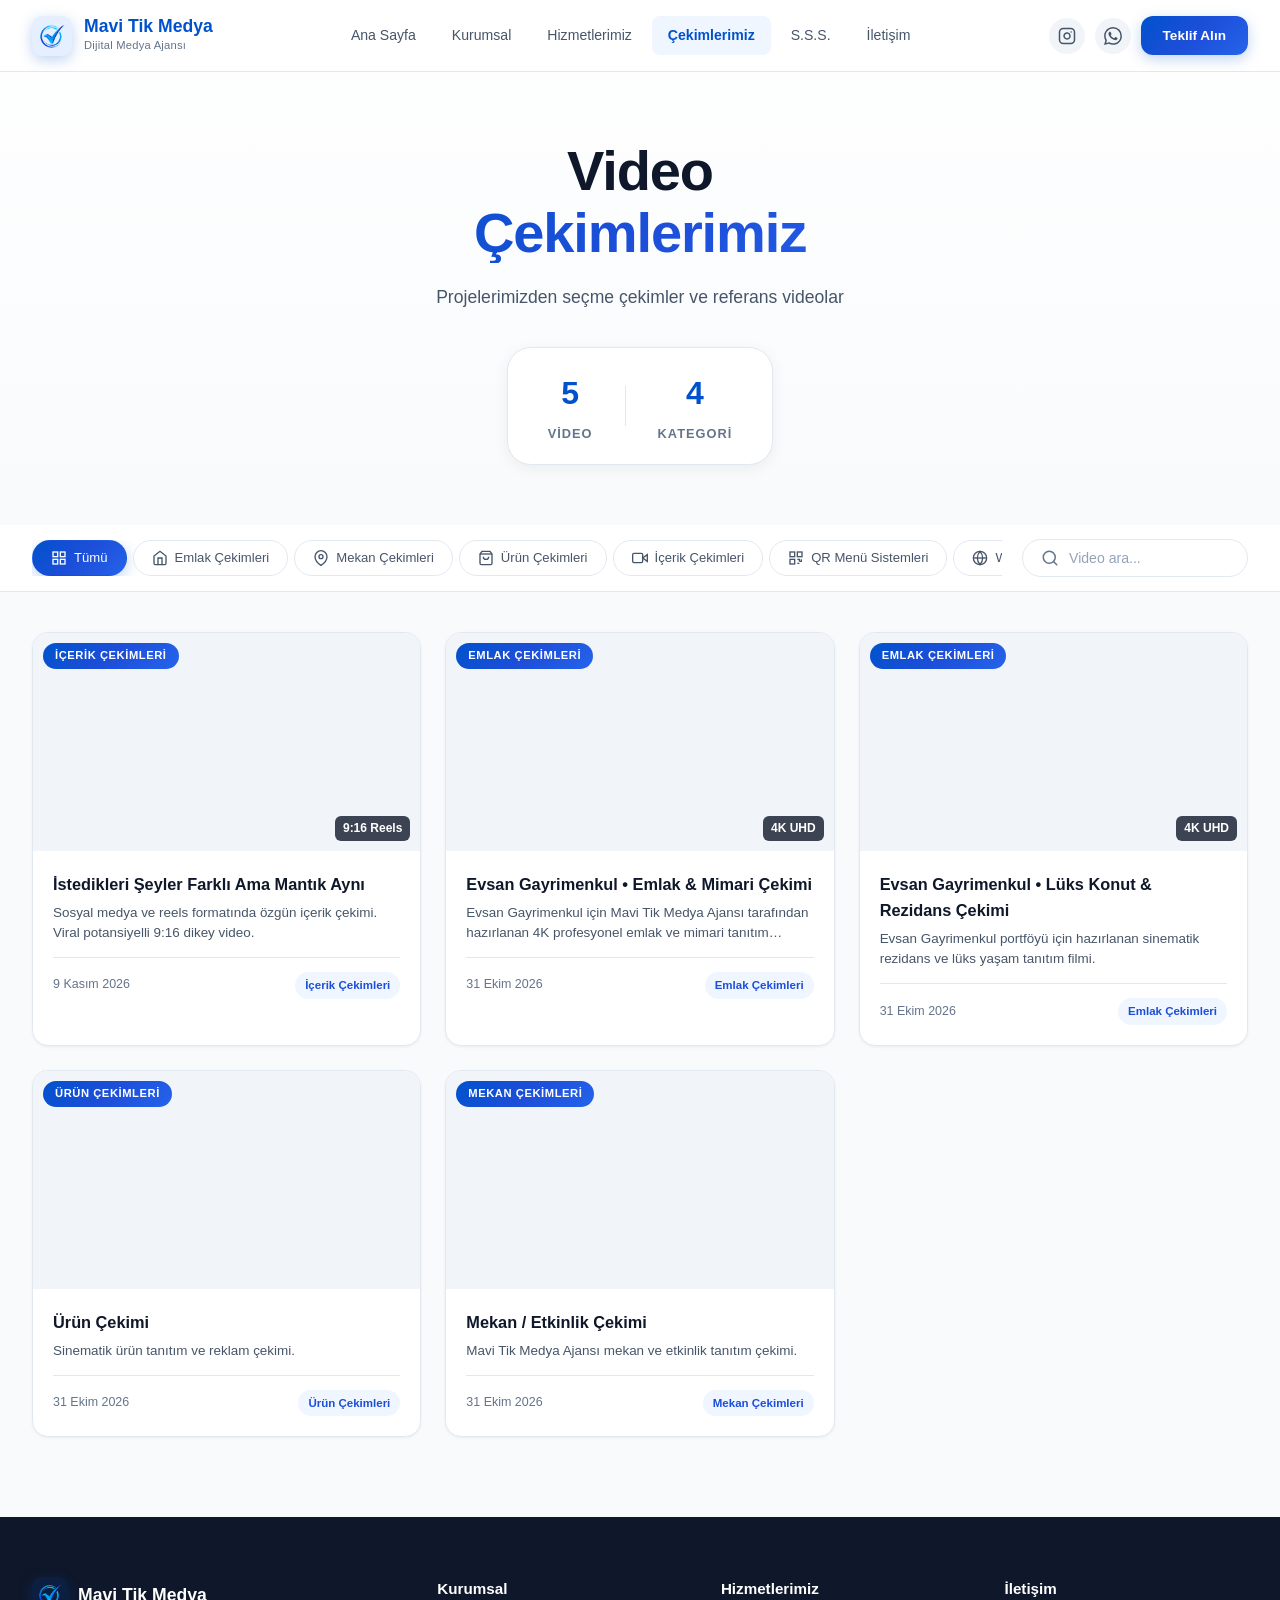
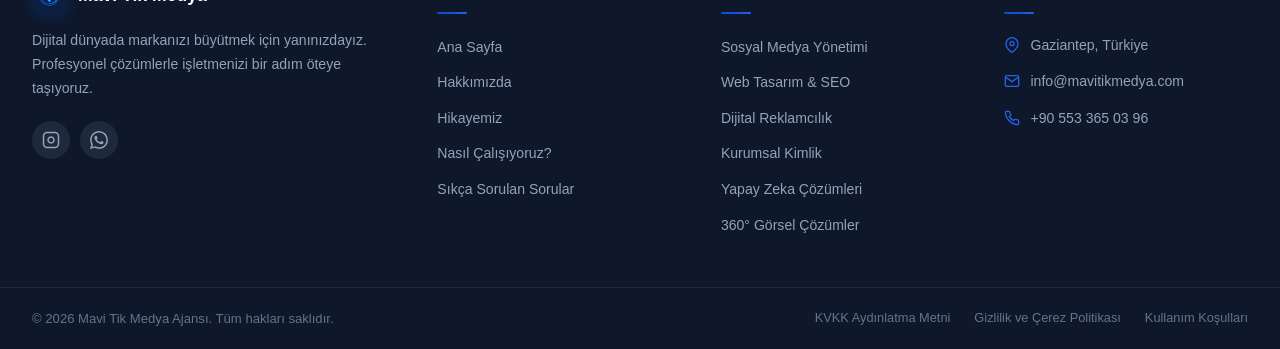
==== referans videolar/referanslar.html @ 2006d2ad "ilk" ====
<!DOCTYPE html>
<html lang="tr">
<head>
    <meta charset="UTF-8">
    <meta name="viewport" content="width=device-width, initial-scale=1.0">
    <meta name="description" content="Mavi Tik Medya - Çekimlerimiz | Emlak, Mekan, Ürün Çekimleri, QR Menü ve Web Siteleri">
    <title>Çekimlerimiz | Mavi Tik Medya Ajansı</title>
    <link rel="stylesheet" href="style.css">
    <!-- FontAwesome 6.4.0 -->
    <link rel="stylesheet" href="https://cdnjs.cloudflare.com/ajax/libs/font-awesome/6.4.0/css/all.min.css">
    <!-- Google Fonts -->
    <link rel="preconnect" href="https://fonts.googleapis.com">
    <link rel="preconnect" href="https://fonts.gstatic.com" crossorigin>
    <link href="https://fonts.googleapis.com/css2?family=Plus+Jakarta+Sans:wght@400;500;600;700;800&family=Inter:wght@300;400;500;600;700&display=swap" rel="stylesheet">
    <!-- Favicon -->
    <link rel="icon" href="../assets/images/logo.png" type="image/png">
</head>
<body>

    <!-- ===== NAVBAR (Mavi Tik Medya) ===== -->
    <header class="navbar" id="navbar">
        <div class="navbar-container">
            <a href="../index.html" class="navbar-brand">
                <div class="brand-icon" style="background: rgba(0, 98, 255, 0.1); padding: 4px; display: flex; align-items: center; justify-content: center; border-radius: 10px;">
                    <img src="../assets/images/logo-emblem.png" alt="Mavi Tik" style="width: 26px; height: 26px; object-fit: contain;">
                </div>
                <div class="brand-text">
                    <span class="brand-name">Mavi Tik Medya</span>
                    <span class="brand-tagline">Dijital Medya Ajansı</span>
                </div>
            </a>

            <nav class="navbar-menu" id="navbar-menu">
                <a href="../index.html#anasayfa" class="nav-link">Ana Sayfa</a>
                <a href="../index.html#hakkimizda" class="nav-link">Kurumsal</a>
                <a href="../index.html#hizmetler" class="nav-link">Hizmetlerimiz</a>
                <a href="referanslar.html" class="nav-link active">Çekimlerimiz</a>
                <a href="../index.html#sss" class="nav-link">S.S.S.</a>
                <a href="../index.html#iletisim" class="nav-link">İletişim</a>
            </nav>

            <div class="navbar-actions">
                <a href="https://www.instagram.com/mavitikmedyaajansi/" target="_blank" class="social-icon" title="Instagram">
                    <svg width="18" height="18" viewBox="0 0 24 24" fill="none" stroke="currentColor" stroke-width="2" stroke-linecap="round" stroke-linejoin="round">
                        <rect x="2" y="2" width="20" height="20" rx="5" ry="5"></rect>
                        <path d="M16 11.37A4 4 0 1 1 12.63 8 4 4 0 0 1 16 11.37z"></path>
                        <line x1="17.5" y1="6.5" x2="17.51" y2="6.5"></line>
                    </svg>
                </a>
                <a href="https://wa.me/905533650396" target="_blank" class="social-icon whatsapp-icon" title="WhatsApp">
                    <svg width="18" height="18" viewBox="0 0 24 24" fill="currentColor">
                        <path d="M17.472 14.382c-.297-.149-1.758-.867-2.03-.967-.273-.099-.471-.148-.67.15-.197.297-.767.966-.94 1.164-.173.199-.347.223-.644.075-.297-.15-1.255-.463-2.39-1.475-.883-.788-1.48-1.761-1.653-2.059-.173-.297-.018-.458.13-.606.134-.133.298-.347.446-.52.149-.174.198-.298.298-.497.099-.198.05-.371-.025-.52-.075-.149-.669-1.612-.916-2.207-.242-.579-.487-.5-.669-.51-.173-.008-.371-.01-.57-.01-.198 0-.52.074-.792.372-.272.297-1.04 1.016-1.04 2.479 0 1.462 1.065 2.875 1.213 3.074.149.198 2.096 3.2 5.077 4.487.709.306 1.262.489 1.694.625.712.227 1.36.195 1.871.118.571-.085 1.758-.719 2.006-1.413.248-.694.248-1.289.173-1.413-.074-.124-.272-.198-.57-.347m-5.421 7.403h-.004a9.87 9.87 0 01-5.031-1.378l-.361-.214-3.741.982.998-3.648-.235-.374a9.86 9.86 0 01-1.51-5.26c.001-5.45 4.436-9.884 9.888-9.884 2.64 0 5.122 1.03 6.988 2.898a9.825 9.825 0 012.893 6.994c-.003 5.45-4.437 9.884-9.885 9.884m8.413-18.297A11.815 11.815 0 0012.05 0C5.495 0 .16 5.335.157 11.892c0 2.096.547 4.142 1.588 5.945L.057 24l6.305-1.654a11.882 11.882 0 005.683 1.448h.005c6.554 0 11.89-5.335 11.893-11.893a11.821 11.821 0 00-3.48-8.413z"/>
                    </svg>
                </a>
                <a href="../index.html#iletisim" class="cta-btn">Teklif Alın</a>
            </div>

            <button class="mobile-menu-btn" id="mobile-menu-btn" aria-label="Menü">
                <span></span>
                <span></span>
                <span></span>
            </button>
        </div>
    </header>

    <!-- ===== HERO SECTION ===== -->
    <section class="hero" id="hero">
        <div class="hero-content">
            <h1 class="hero-title">
                <span class="hero-title-line">Video</span>
                <span class="hero-title-line hero-title-accent">Çekimlerimiz</span>
            </h1>
            <p class="hero-subtitle">Projelerimizden seçme çekimler ve referans videolar</p>
            <div class="hero-stats">
                <div class="stat">
                    <span class="stat-number" id="total-count">0</span>
                    <span class="stat-label">Video</span>
                </div>
                <div class="stat-divider"></div>
                <div class="stat">
                    <span class="stat-number" id="category-count">0</span>
                    <span class="stat-label">Kategori</span>
                </div>
            </div>
        </div>
    </section>

    <!-- ===== CATEGORY FILTER ===== -->
    <section class="filter-section" id="filter-section">
        <div class="filter-container">
            <div class="filter-tabs">
                <button class="filter-btn active" data-filter="all" id="filter-all">
                    <svg width="16" height="16" viewBox="0 0 24 24" fill="none" stroke="currentColor" stroke-width="2"><rect x="3" y="3" width="7" height="7"></rect><rect x="14" y="3" width="7" height="7"></rect><rect x="14" y="14" width="7" height="7"></rect><rect x="3" y="14" width="7" height="7"></rect></svg>
                    Tümü
                </button>
                <button class="filter-btn" data-filter="emlak" id="filter-emlak">
                    <svg width="16" height="16" viewBox="0 0 24 24" fill="none" stroke="currentColor" stroke-width="2"><path d="M3 9l9-7 9 7v11a2 2 0 0 1-2 2H5a2 2 0 0 1-2-2z"></path><polyline points="9 22 9 12 15 12 15 22"></polyline></svg>
                    Emlak Çekimleri
                </button>
                <button class="filter-btn" data-filter="mekan" id="filter-mekan">
                    <svg width="16" height="16" viewBox="0 0 24 24" fill="none" stroke="currentColor" stroke-width="2"><path d="M21 10c0 7-9 13-9 13s-9-6-9-13a9 9 0 0 1 18 0z"></path><circle cx="12" cy="10" r="3"></circle></svg>
                    Mekan Çekimleri
                </button>
                <button class="filter-btn" data-filter="urun" id="filter-urun">
                    <svg width="16" height="16" viewBox="0 0 24 24" fill="none" stroke="currentColor" stroke-width="2"><path d="M6 2L3 6v14a2 2 0 0 0 2 2h14a2 2 0 0 0 2-2V6l-3-4z"></path><line x1="3" y1="6" x2="21" y2="6"></line><path d="M16 10a4 4 0 0 1-8 0"></path></svg>
                    Ürün Çekimleri
                </button>
                <button class="filter-btn" data-filter="icerik" id="filter-icerik">
                    <svg width="16" height="16" viewBox="0 0 24 24" fill="none" stroke="currentColor" stroke-width="2"><polygon points="23 7 16 12 23 17 23 7"></polygon><rect x="1" y="5" width="15" height="14" rx="2" ry="2"></rect></svg>
                    İçerik Çekimleri
                </button>
                <button class="filter-btn" data-filter="qrmenu" id="filter-qrmenu">
                    <svg width="16" height="16" viewBox="0 0 24 24" fill="none" stroke="currentColor" stroke-width="2"><rect x="3" y="3" width="7" height="7"></rect><rect x="14" y="3" width="7" height="7"></rect><rect x="3" y="14" width="7" height="7"></rect><path d="M14 14h3v3"></path><path d="M20 14v3h-3"></path><path d="M14 20h3"></path><path d="M20 20h0"></path></svg>
                    QR Menü Sistemleri
                </button>
                <button class="filter-btn" data-filter="website" id="filter-website">
                    <svg width="16" height="16" viewBox="0 0 24 24" fill="none" stroke="currentColor" stroke-width="2"><circle cx="12" cy="12" r="10"></circle><line x1="2" y1="12" x2="22" y2="12"></line><path d="M12 2a15.3 15.3 0 0 1 4 10 15.3 15.3 0 0 1-4 10 15.3 15.3 0 0 1-4-10 15.3 15.3 0 0 1 4-10z"></path></svg>
                    Web Siteleri
                </button>
            </div>
            <div class="search-box" id="search-box">
                <svg width="18" height="18" viewBox="0 0 24 24" fill="none" stroke="currentColor" stroke-width="2" stroke-linecap="round" stroke-linejoin="round">
                    <circle cx="11" cy="11" r="8"></circle>
                    <line x1="21" y1="21" x2="16.65" y2="16.65"></line>
                </svg>
                <input type="text" placeholder="Video ara..." id="search-input">
            </div>
        </div>
    </section>

    <!-- ===== VIDEO GALLERY ===== -->
    <main class="gallery-section" id="gallery-section">
        <div class="gallery-grid" id="gallery-grid">
            <!-- Video cards will be injected here by JS -->
        </div>

        <!-- Empty State -->
        <div class="empty-state" id="empty-state" style="display: none;">
            <svg width="80" height="80" viewBox="0 0 24 24" fill="none" stroke="currentColor" stroke-width="1" stroke-linecap="round" stroke-linejoin="round">
                <polygon points="23 7 16 12 23 17 23 7"></polygon>
                <rect x="1" y="5" width="15" height="14" rx="2" ry="2"></rect>
            </svg>
            <h2>Henüz video eklenmemiş</h2>
            <p><code>videos.js</code> dosyasını düzenleyerek videolarınızı ekleyin.</p>
        </div>
    </main>

    <!-- ===== VIDEO MODAL ===== -->
    <div class="modal-overlay" id="modal-overlay">
        <div class="modal" id="modal">
            <button class="modal-close" id="modal-close" aria-label="Kapat">
                <svg width="24" height="24" viewBox="0 0 24 24" fill="none" stroke="currentColor" stroke-width="2" stroke-linecap="round" stroke-linejoin="round">
                    <line x1="18" y1="6" x2="6" y2="18"></line>
                    <line x1="6" y1="6" x2="18" y2="18"></line>
                </svg>
            </button>
            <div class="modal-video-container" id="modal-video-container">
                <video id="modal-video" controls></video>
            </div>
            <div class="modal-info">
                <h2 class="modal-title" id="modal-title"></h2>
                <p class="modal-description" id="modal-description"></p>
                <div class="modal-meta">
                    <span class="modal-category" id="modal-category"></span>
                    <span class="modal-date" id="modal-date"></span>
                </div>
            </div>
        </div>
    </div>

    <!-- ===== FOOTER (Mavi Tik Medya) ===== -->
    <footer class="site-footer" id="footer">
        <div class="footer-main">
            <div class="footer-container">
                <!-- Column 1: Brand -->
                <div class="footer-col footer-brand-col">
                    <div class="footer-brand">
                        <div class="brand-icon" style="background: rgba(0, 98, 255, 0.1); padding: 4px; display: flex; align-items: center; justify-content: center; border-radius: 10px;">
                            <img src="../assets/images/logo-emblem.png" alt="Mavi Tik" style="width: 24px; height: 24px; object-fit: contain;">
                        </div>
                        <span class="brand-name">Mavi Tik Medya</span>
                    </div>
                    <p class="footer-about">Dijital dünyada markanızı büyütmek için yanınızdayız. Profesyonel çözümlerle işletmenizi bir adım öteye taşıyoruz.</p>
                    <div class="footer-social">
                        <a href="https://www.instagram.com/mavitikmedyaajansi/" target="_blank" class="footer-social-link" title="Instagram">
                            <svg width="18" height="18" viewBox="0 0 24 24" fill="none" stroke="currentColor" stroke-width="2"><rect x="2" y="2" width="20" height="20" rx="5" ry="5"></rect><path d="M16 11.37A4 4 0 1 1 12.63 8 4 4 0 0 1 16 11.37z"></path><line x1="17.5" y1="6.5" x2="17.51" y2="6.5"></line></svg>
                        </a>
                        <a href="https://wa.me/905533650396" target="_blank" class="footer-social-link whatsapp" title="WhatsApp">
                            <svg width="18" height="18" viewBox="0 0 24 24" fill="currentColor">
                                <path d="M17.472 14.382c-.297-.149-1.758-.867-2.03-.967-.273-.099-.471-.148-.67.15-.197.297-.767.966-.94 1.164-.173.199-.347.223-.644.075-.297-.15-1.255-.463-2.39-1.475-.883-.788-1.48-1.761-1.653-2.059-.173-.297-.018-.458.13-.606.134-.133.298-.347.446-.52.149-.174.198-.298.298-.497.099-.198.05-.371-.025-.52-.075-.149-.669-1.612-.916-2.207-.242-.579-.487-.5-.669-.51-.173-.008-.371-.01-.57-.01-.198 0-.52.074-.792.372-.272.297-1.04 1.016-1.04 2.479 0 1.462 1.065 2.875 1.213 3.074.149.198 2.096 3.2 5.077 4.487.709.306 1.262.489 1.694.625.712.227 1.36.195 1.871.118.571-.085 1.758-.719 2.006-1.413.248-.694.248-1.289.173-1.413-.074-.124-.272-.198-.57-.347m-5.421 7.403h-.004a9.87 9.87 0 01-5.031-1.378l-.361-.214-3.741.982.998-3.648-.235-.374a9.86 9.86 0 01-1.51-5.26c.001-5.45 4.436-9.884 9.888-9.884 2.64 0 5.122 1.03 6.988 2.898a9.825 9.825 0 012.893 6.994c-.003 5.45-4.437 9.884-9.885 9.884m8.413-18.297A11.815 11.815 0 0012.05 0C5.495 0 .16 5.335.157 11.892c0 2.096.547 4.142 1.588 5.945L.057 24l6.305-1.654a11.882 11.882 0 005.683 1.448h.005c6.554 0 11.89-5.335 11.893-11.893a11.821 11.821 0 00-3.48-8.413z"/>
                            </svg>
                        </a>
                    </div>
                </div>

                <!-- Column 2: Kurumsal -->
                <div class="footer-col">
                    <h4 class="footer-heading">Kurumsal</h4>
                    <ul class="footer-links">
                        <li><a href="../index.html#anasayfa">Ana Sayfa</a></li>
                        <li><a href="../index.html#hakkimizda">Hakkımızda</a></li>
                        <li><a href="../index.html#hikayemiz">Hikayemiz</a></li>
                        <li><a href="../index.html#nasil-calisiyoruz">Nasıl Çalışıyoruz?</a></li>
                        <li><a href="../index.html#sss">Sıkça Sorulan Sorular</a></li>
                    </ul>
                </div>

                <!-- Column 3: Hizmetlerimiz -->
                <div class="footer-col">
                    <h4 class="footer-heading">Hizmetlerimiz</h4>
                    <ul class="footer-links">
                        <li><a href="../index.html#hizmetler">Sosyal Medya Yönetimi</a></li>
                        <li><a href="../index.html#hizmetler">Web Tasarım & SEO</a></li>
                        <li><a href="../index.html#hizmetler">Dijital Reklamcılık</a></li>
                        <li><a href="../index.html#hizmetler">Kurumsal Kimlik</a></li>
                        <li><a href="../index.html#hizmetler">Yapay Zeka Çözümleri</a></li>
                        <li><a href="../index.html#hizmetler">360° Görsel Çözümler</a></li>
                    </ul>
                </div>

                <!-- Column 4: İletişim -->
                <div class="footer-col">
                    <h4 class="footer-heading">İletişim</h4>
                    <ul class="footer-contact">
                        <li>
                            <svg width="16" height="16" viewBox="0 0 24 24" fill="none" stroke="currentColor" stroke-width="2"><path d="M21 10c0 7-9 13-9 13s-9-6-9-13a9 9 0 0 1 18 0z"></path><circle cx="12" cy="10" r="3"></circle></svg>
                            Gaziantep, Türkiye
                        </li>
                        <li>
                            <svg width="16" height="16" viewBox="0 0 24 24" fill="none" stroke="currentColor" stroke-width="2"><path d="M4 4h16c1.1 0 2 .9 2 2v12c0 1.1-.9 2-2 2H4c-1.1 0-2-.9-2-2V6c0-1.1.9-2 2-2z"></path><polyline points="22,6 12,13 2,6"></polyline></svg>
                            <a href="mailto:info@mavitikmedya.com">info@mavitikmedya.com</a>
                        </li>
                        <li>
                            <svg width="16" height="16" viewBox="0 0 24 24" fill="none" stroke="currentColor" stroke-width="2"><path d="M22 16.92v3a2 2 0 0 1-2.18 2 19.79 19.79 0 0 1-8.63-3.07 19.5 19.5 0 0 1-6-6 19.79 19.79 0 0 1-3.07-8.67A2 2 0 0 1 4.11 2h3a2 2 0 0 1 2 1.72c.127.96.361 1.903.7 2.81a2 2 0 0 1-.45 2.11L8.09 9.91a16 16 0 0 0 6 6l1.27-1.27a2 2 0 0 1 2.11-.45c.907.339 1.85.573 2.81.7A2 2 0 0 1 22 16.92z"></path></svg>
                            <a href="tel:+905533650396">+90 553 365 03 96</a>
                        </li>
                    </ul>
                </div>
            </div>
        </div>
        <div class="footer-bottom">
            <div class="footer-container">
                <p>&copy; 2026 Mavi Tik Medya Ajansı. Tüm hakları saklıdır.</p>
                <div class="footer-legal">
                    <a href="../index.html#iletisim">KVKK Aydınlatma Metni</a>
                    <a href="../index.html#iletisim">Gizlilik ve Çerez Politikası</a>
                    <a href="../index.html#iletisim">Kullanım Koşulları</a>
                </div>
            </div>
        </div>
    </footer>

    <script src="videos.js"></script>
    <script src="app.js"></script>
</body>
</html>
---- referans videolar/style.css ----
/* ===== RESET & BASE ===== */
*,
*::before,
*::after {
    margin: 0;
    padding: 0;
    box-sizing: border-box;
}

:root {
    /* ─── Mavi Tik Medya Renk Paleti ─── */
    --bg-primary: #ffffff;
    --bg-secondary: #f8fafc;
    --bg-tertiary: #f1f5f9;
    --bg-card: #ffffff;
    --bg-glass: rgba(255, 255, 255, 0.88);
    --bg-dark: #0f172a;
    --bg-dark-secondary: #1e293b;

    --text-primary: #0f172a;
    --text-secondary: #475569;
    --text-muted: #64748b;
    --text-light: #94a3b8;
    --text-on-dark: #e2e8f0;
    --text-on-accent: #ffffff;

    --accent-primary: #0052cc;
    --accent-secondary: #1d4ed8;
    --accent-hover: #2563eb;
    --accent-light: #eff6ff;
    --accent-gradient: linear-gradient(135deg, #0052cc, #1d4ed8, #2563eb);

    --green-accent: #25d366;

    --border-color: #e2e8f0;
    --border-hover: #cbd5e1;
    --border-accent: rgba(0, 82, 204, 0.2);

    --radius-sm: 8px;
    --radius-md: 12px;
    --radius-lg: 16px;
    --radius-xl: 24px;

    --shadow-sm: 0 1px 3px rgba(0, 0, 0, 0.06);
    --shadow-card: 0 4px 16px rgba(0, 0, 0, 0.06);
    --shadow-card-hover: 0 12px 40px rgba(0, 82, 204, 0.12);
    --shadow-modal: 0 24px 80px rgba(0, 0, 0, 0.25);
    --shadow-btn: 0 4px 14px rgba(0, 82, 204, 0.25);

    --transition-fast: 0.2s cubic-bezier(0.4, 0, 0.2, 1);
    --transition-normal: 0.3s cubic-bezier(0.4, 0, 0.2, 1);
    --transition-slow: 0.5s cubic-bezier(0.4, 0, 0.2, 1);

    --font-main: 'Segoe UI', -apple-system, BlinkMacSystemFont, 'Helvetica Neue', Arial, sans-serif;
}

html {
    scroll-behavior: smooth;
}

body {
    font-family: var(--font-main);
    background-color: var(--bg-secondary);
    color: var(--text-primary);
    line-height: 1.6;
    overflow-x: hidden;
    -webkit-font-smoothing: antialiased;
}

/* ================================================================
   NAVBAR
   ================================================================ */
.navbar {
    position: fixed;
    top: 0;
    left: 0;
    right: 0;
    z-index: 100;
    background: var(--bg-glass);
    backdrop-filter: blur(20px);
    -webkit-backdrop-filter: blur(20px);
    border-bottom: 1px solid var(--border-color);
    height: 72px;
    transition: var(--transition-normal);
}

.navbar.scrolled {
    box-shadow: var(--shadow-card);
}

.navbar-container {
    max-width: 1280px;
    margin: 0 auto;
    padding: 0 32px;
    height: 100%;
    display: flex;
    align-items: center;
    justify-content: space-between;
    gap: 24px;
}

.navbar-brand {
    display: flex;
    align-items: center;
    gap: 12px;
    text-decoration: none;
    flex-shrink: 0;
}

.brand-icon {
    width: 40px;
    height: 40px;
    border-radius: var(--radius-md);
    background: var(--accent-gradient);
    display: flex;
    align-items: center;
    justify-content: center;
    color: white;
    box-shadow: var(--shadow-btn);
    transition: var(--transition-fast);
}

.navbar-brand:hover .brand-icon {
    transform: scale(1.05);
}

.brand-text {
    display: flex;
    flex-direction: column;
}

.brand-name {
    font-size: 1.1rem;
    font-weight: 700;
    color: var(--accent-primary);
    line-height: 1.2;
}

.brand-tagline {
    font-size: 0.7rem;
    color: var(--text-muted);
    font-weight: 500;
    letter-spacing: 0.02em;
}

.navbar-menu {
    display: flex;
    align-items: center;
    gap: 4px;
}

.nav-link {
    padding: 8px 16px;
    color: var(--text-secondary);
    text-decoration: none;
    font-size: 0.88rem;
    font-weight: 500;
    border-radius: var(--radius-sm);
    transition: var(--transition-fast);
    white-space: nowrap;
}

.nav-link:hover {
    color: var(--accent-primary);
    background: var(--accent-light);
}

.nav-link.active {
    color: var(--accent-primary);
    background: var(--accent-light);
    font-weight: 600;
}

.navbar-actions {
    display: flex;
    align-items: center;
    gap: 10px;
    flex-shrink: 0;
}

.social-icon {
    width: 36px;
    height: 36px;
    border-radius: 50%;
    display: flex;
    align-items: center;
    justify-content: center;
    color: var(--text-secondary);
    text-decoration: none;
    transition: var(--transition-fast);
    background: var(--bg-tertiary);
}

.social-icon:hover {
    color: var(--accent-primary);
    background: var(--accent-light);
    transform: translateY(-2px);
}

.social-icon.whatsapp-icon:hover {
    color: var(--green-accent);
    background: rgba(37, 211, 102, 0.1);
}

.cta-btn {
    padding: 9px 22px;
    background: var(--accent-gradient);
    color: white;
    text-decoration: none;
    font-size: 0.85rem;
    font-weight: 600;
    border-radius: var(--radius-md);
    transition: var(--transition-fast);
    box-shadow: var(--shadow-btn);
    white-space: nowrap;
}

.cta-btn:hover {
    transform: translateY(-2px);
    box-shadow: 0 6px 20px rgba(0, 82, 204, 0.35);
}

/* Mobile Menu Button */
.mobile-menu-btn {
    display: none;
    flex-direction: column;
    gap: 5px;
    background: none;
    border: none;
    cursor: pointer;
    padding: 6px;
}

.mobile-menu-btn span {
    display: block;
    width: 24px;
    height: 2px;
    background: var(--text-primary);
    border-radius: 2px;
    transition: var(--transition-fast);
}

.mobile-menu-btn.open span:nth-child(1) {
    transform: rotate(45deg) translate(5px, 5px);
}

.mobile-menu-btn.open span:nth-child(2) {
    opacity: 0;
}

.mobile-menu-btn.open span:nth-child(3) {
    transform: rotate(-45deg) translate(5px, -5px);
}

/* ================================================================
   HERO
   ================================================================ */
.hero {
    position: relative;
    padding: 140px 32px 60px;
    text-align: center;
    background: linear-gradient(180deg, var(--bg-primary) 0%, var(--bg-secondary) 100%);
}

.hero-content {
    max-width: 700px;
    margin: 0 auto;
}

.hero-title {
    font-size: 3.5rem;
    font-weight: 800;
    line-height: 1.1;
    margin-bottom: 20px;
    letter-spacing: -0.02em;
    color: var(--text-primary);
}

.hero-title-line {
    display: block;
}

.hero-title-accent {
    background: var(--accent-gradient);
    -webkit-background-clip: text;
    -webkit-text-fill-color: transparent;
    background-clip: text;
}

.hero-subtitle {
    font-size: 1.1rem;
    color: var(--text-secondary);
    max-width: 500px;
    margin: 0 auto 36px;
    font-weight: 400;
}

.hero-stats {
    display: inline-flex;
    align-items: center;
    gap: 32px;
    background: var(--bg-primary);
    border: 1px solid var(--border-color);
    border-radius: var(--radius-xl);
    padding: 20px 40px;
    box-shadow: var(--shadow-card);
}

.stat {
    display: flex;
    flex-direction: column;
    align-items: center;
    gap: 4px;
}

.stat-number {
    font-size: 2rem;
    font-weight: 800;
    color: var(--accent-primary);
}

.stat-label {
    font-size: 0.8rem;
    color: var(--text-muted);
    font-weight: 600;
    text-transform: uppercase;
    letter-spacing: 0.08em;
}

.stat-divider {
    width: 1px;
    height: 40px;
    background: var(--border-color);
}

/* ================================================================
   FILTER SECTION
   ================================================================ */
.filter-section {
    position: sticky;
    top: 72px;
    z-index: 50;
    background: var(--bg-glass);
    backdrop-filter: blur(16px);
    -webkit-backdrop-filter: blur(16px);
    border-bottom: 1px solid var(--border-color);
    padding: 14px 32px;
}

.filter-container {
    max-width: 1280px;
    margin: 0 auto;
    display: flex;
    align-items: center;
    justify-content: space-between;
    gap: 20px;
}

.filter-tabs {
    display: flex;
    gap: 6px;
    overflow-x: auto;
    scrollbar-width: none;
    -ms-overflow-style: none;
}

.filter-tabs::-webkit-scrollbar {
    display: none;
}

.filter-btn {
    display: flex;
    align-items: center;
    gap: 7px;
    padding: 9px 18px;
    border: 1px solid var(--border-color);
    background: var(--bg-primary);
    color: var(--text-secondary);
    font-size: 0.82rem;
    font-weight: 500;
    border-radius: 100px;
    cursor: pointer;
    transition: var(--transition-fast);
    font-family: var(--font-main);
    white-space: nowrap;
}

.filter-btn:hover {
    color: var(--accent-primary);
    border-color: var(--border-accent);
    background: var(--accent-light);
}

.filter-btn.active {
    color: var(--text-on-accent);
    background: var(--accent-gradient);
    border-color: transparent;
    box-shadow: var(--shadow-btn);
}

.filter-btn.active svg {
    stroke: white;
}

.search-box {
    display: flex;
    align-items: center;
    gap: 10px;
    background: var(--bg-primary);
    border: 1px solid var(--border-color);
    border-radius: 100px;
    padding: 9px 18px;
    transition: var(--transition-fast);
    flex-shrink: 0;
}

.search-box:focus-within {
    border-color: var(--accent-primary);
    box-shadow: 0 0 0 3px rgba(0, 82, 204, 0.1);
}

.search-box svg {
    color: var(--text-muted);
    flex-shrink: 0;
}

.search-box input {
    background: none;
    border: none;
    outline: none;
    color: var(--text-primary);
    font-size: 0.88rem;
    width: 160px;
    font-family: var(--font-main);
}

.search-box input::placeholder {
    color: var(--text-light);
}

/* ================================================================
   GALLERY
   ================================================================ */
.gallery-section {
    padding: 40px 32px 80px;
    max-width: 1320px;
    margin: 0 auto;
}

.gallery-grid {
    display: grid;
    grid-template-columns: repeat(auto-fill, minmax(340px, 1fr));
    gap: 24px;
}

/* ================================================================
   VIDEO CARD
   ================================================================ */
.video-card {
    background: var(--bg-card);
    border-radius: var(--radius-lg);
    border: 1px solid var(--border-color);
    overflow: hidden;
    cursor: pointer;
    transition: var(--transition-normal);
    box-shadow: var(--shadow-sm);
    opacity: 0;
    transform: translateY(30px);
    animation: cardFadeIn 0.6s ease forwards;
}

.video-card:hover {
    transform: translateY(-6px);
    border-color: var(--border-accent);
    box-shadow: var(--shadow-card-hover);
}

@keyframes cardFadeIn {
    to {
        opacity: 1;
        transform: translateY(0);
    }
}

.video-card:nth-child(1) { animation-delay: 0.05s; }
.video-card:nth-child(2) { animation-delay: 0.1s; }
.video-card:nth-child(3) { animation-delay: 0.15s; }
.video-card:nth-child(4) { animation-delay: 0.2s; }
.video-card:nth-child(5) { animation-delay: 0.25s; }
.video-card:nth-child(6) { animation-delay: 0.3s; }
.video-card:nth-child(7) { animation-delay: 0.35s; }
.video-card:nth-child(8) { animation-delay: 0.4s; }
.video-card:nth-child(9) { animation-delay: 0.45s; }

.card-thumbnail {
    position: relative;
    width: 100%;
    padding-top: 56.25%;
    background: var(--bg-tertiary);
    overflow: hidden;
}

.card-thumbnail video {
    position: absolute;
    top: 0;
    left: 0;
    width: 100%;
    height: 100%;
    object-fit: cover;
    transition: var(--transition-slow);
}

.video-card:hover .card-thumbnail video {
    transform: scale(1.05);
}

.card-play-btn {
    position: absolute;
    top: 50%;
    left: 50%;
    transform: translate(-50%, -50%) scale(0.9);
    width: 60px;
    height: 60px;
    border-radius: 50%;
    background: var(--accent-gradient);
    display: flex;
    align-items: center;
    justify-content: center;
    transition: var(--transition-normal);
    opacity: 0;
    box-shadow: var(--shadow-btn);
}

.video-card:hover .card-play-btn {
    opacity: 1;
    transform: translate(-50%, -50%) scale(1);
}

.card-play-btn svg {
    color: white;
    margin-left: 3px;
}

.card-duration {
    position: absolute;
    bottom: 10px;
    right: 10px;
    background: rgba(15, 23, 42, 0.8);
    color: white;
    padding: 3px 8px;
    border-radius: 6px;
    font-size: 0.75rem;
    font-weight: 600;
}

.card-category-badge {
    position: absolute;
    top: 10px;
    left: 10px;
    background: var(--accent-gradient);
    color: white;
    padding: 4px 12px;
    border-radius: 20px;
    font-size: 0.7rem;
    font-weight: 600;
    text-transform: uppercase;
    letter-spacing: 0.05em;
}

.card-info {
    padding: 20px;
}

.card-title {
    font-size: 1.02rem;
    font-weight: 600;
    margin-bottom: 6px;
    color: var(--text-primary);
    transition: var(--transition-fast);
    display: -webkit-box;
    -webkit-line-clamp: 2;
    -webkit-box-orient: vertical;
    overflow: hidden;
}

.video-card:hover .card-title {
    color: var(--accent-primary);
}

.card-description {
    font-size: 0.84rem;
    color: var(--text-secondary);
    margin-bottom: 14px;
    display: -webkit-box;
    -webkit-line-clamp: 2;
    -webkit-box-orient: vertical;
    overflow: hidden;
    line-height: 1.5;
}

.card-meta {
    display: flex;
    align-items: center;
    justify-content: space-between;
    padding-top: 14px;
    border-top: 1px solid var(--border-color);
}

.card-date {
    font-size: 0.78rem;
    color: var(--text-muted);
    font-weight: 500;
}

.card-tag {
    font-size: 0.72rem;
    color: var(--accent-secondary);
    background: var(--accent-light);
    padding: 4px 10px;
    border-radius: 20px;
    font-weight: 600;
}

/* ================================================================
   EMPTY STATE
   ================================================================ */
.empty-state {
    text-align: center;
    padding: 100px 40px;
    color: var(--text-muted);
}

.empty-state svg {
    opacity: 0.15;
    margin-bottom: 24px;
    color: var(--accent-primary);
}

.empty-state h2 {
    font-size: 1.5rem;
    color: var(--text-secondary);
    margin-bottom: 10px;
    font-weight: 600;
}

.empty-state p {
    font-size: 0.95rem;
}

.empty-state code {
    background: var(--accent-light);
    color: var(--accent-primary);
    padding: 2px 8px;
    border-radius: 6px;
    font-size: 0.9rem;
}

/* ================================================================
   MODAL
   ================================================================ */
.modal-overlay {
    position: fixed;
    inset: 0;
    background: rgba(15, 23, 42, 0.7);
    backdrop-filter: blur(12px);
    -webkit-backdrop-filter: blur(12px);
    z-index: 1000;
    display: flex;
    align-items: center;
    justify-content: center;
    padding: 30px;
    opacity: 0;
    visibility: hidden;
    transition: var(--transition-normal);
}

.modal-overlay.active {
    opacity: 1;
    visibility: visible;
}

.modal {
    background: var(--bg-primary);
    border-radius: var(--radius-xl);
    border: 1px solid var(--border-color);
    max-width: 960px;
    width: 100%;
    max-height: 90vh;
    overflow-y: auto;
    box-shadow: var(--shadow-modal);
    transform: scale(0.92) translateY(20px);
    transition: var(--transition-normal);
}

.modal-overlay.active .modal {
    transform: scale(1) translateY(0);
}

.modal-close {
    position: absolute;
    top: 16px;
    right: 16px;
    width: 40px;
    height: 40px;
    border: none;
    background: rgba(255, 255, 255, 0.9);
    backdrop-filter: blur(8px);
    border-radius: 50%;
    color: var(--text-primary);
    cursor: pointer;
    display: flex;
    align-items: center;
    justify-content: center;
    transition: var(--transition-fast);
    z-index: 10;
    box-shadow: var(--shadow-sm);
}

.modal-close:hover {
    background: var(--accent-light);
    color: var(--accent-primary);
    transform: rotate(90deg);
}

.modal-video-container {
    position: relative;
    width: 100%;
    background: var(--bg-dark);
    border-radius: var(--radius-xl) var(--radius-xl) 0 0;
    overflow: hidden;
}

.modal-video-container video {
    width: 100%;
    display: block;
    max-height: 540px;
}

.modal-info {
    padding: 28px 32px;
}

.modal-title {
    font-size: 1.35rem;
    font-weight: 700;
    margin-bottom: 10px;
    color: var(--text-primary);
}

.modal-description {
    color: var(--text-secondary);
    font-size: 0.95rem;
    margin-bottom: 20px;
    line-height: 1.6;
}

.modal-meta {
    display: flex;
    align-items: center;
    gap: 12px;
}

.modal-category {
    background: var(--accent-gradient);
    color: white;
    padding: 5px 14px;
    border-radius: 20px;
    font-size: 0.78rem;
    font-weight: 600;
    text-transform: uppercase;
    letter-spacing: 0.04em;
}

.modal-date {
    color: var(--text-muted);
    font-size: 0.85rem;
}

/* ================================================================
   FOOTER
   ================================================================ */
.site-footer {
    background: var(--bg-dark);
    color: var(--text-on-dark);
}

.footer-main {
    padding: 60px 0 40px;
}

.footer-container {
    max-width: 1280px;
    margin: 0 auto;
    padding: 0 32px;
    display: grid;
    grid-template-columns: 1.5fr 1fr 1fr 1fr;
    gap: 40px;
}

.footer-brand {
    display: flex;
    align-items: center;
    gap: 10px;
    margin-bottom: 16px;
}

.footer-brand .brand-icon {
    width: 36px;
    height: 36px;
    border-radius: 10px;
}

.footer-brand .brand-name {
    font-size: 1.1rem;
    font-weight: 700;
    color: white;
}

.footer-about {
    font-size: 0.88rem;
    color: var(--text-light);
    line-height: 1.7;
    margin-bottom: 20px;
}

.footer-social {
    display: flex;
    gap: 10px;
}

.footer-social-link {
    width: 38px;
    height: 38px;
    border-radius: 50%;
    display: flex;
    align-items: center;
    justify-content: center;
    background: var(--bg-dark-secondary);
    color: var(--text-light);
    text-decoration: none;
    transition: var(--transition-fast);
}

.footer-social-link:hover {
    background: var(--accent-primary);
    color: white;
    transform: translateY(-3px);
}

.footer-social-link.whatsapp:hover {
    background: var(--green-accent);
}

.footer-heading {
    font-size: 0.95rem;
    font-weight: 700;
    color: white;
    margin-bottom: 20px;
    position: relative;
    padding-bottom: 12px;
}

.footer-heading::after {
    content: '';
    position: absolute;
    bottom: 0;
    left: 0;
    width: 30px;
    height: 2px;
    background: var(--accent-gradient);
    border-radius: 2px;
}

.footer-links {
    list-style: none;
}

.footer-links li {
    margin-bottom: 10px;
}

.footer-links a {
    color: var(--text-light);
    text-decoration: none;
    font-size: 0.88rem;
    transition: var(--transition-fast);
}

.footer-links a:hover {
    color: white;
    padding-left: 6px;
}

.footer-contact {
    list-style: none;
}

.footer-contact li {
    display: flex;
    align-items: center;
    gap: 10px;
    margin-bottom: 14px;
    color: var(--text-light);
    font-size: 0.88rem;
}

.footer-contact li svg {
    flex-shrink: 0;
    color: var(--accent-hover);
}

.footer-contact a {
    color: var(--text-light);
    text-decoration: none;
    transition: var(--transition-fast);
}

.footer-contact a:hover {
    color: white;
}

.footer-bottom {
    border-top: 1px solid var(--bg-dark-secondary);
    padding: 20px 0;
}

.footer-bottom .footer-container {
    display: flex;
    align-items: center;
    justify-content: space-between;
    gap: 20px;
}

.footer-bottom p {
    font-size: 0.82rem;
    color: var(--text-muted);
}

.footer-legal {
    display: flex;
    gap: 24px;
}

.footer-legal a {
    font-size: 0.8rem;
    color: var(--text-muted);
    text-decoration: none;
    transition: var(--transition-fast);
}

.footer-legal a:hover {
    color: white;
}

/* ================================================================
   SCROLLBAR
   ================================================================ */
::-webkit-scrollbar {
    width: 8px;
}

::-webkit-scrollbar-track {
    background: var(--bg-secondary);
}

::-webkit-scrollbar-thumb {
    background: var(--border-color);
    border-radius: 4px;
}

::-webkit-scrollbar-thumb:hover {
    background: var(--border-hover);
}

/* ================================================================
   RESPONSIVE
   ================================================================ */
@media (max-width: 1100px) {
    .navbar-menu {
        display: none;
    }

    .mobile-menu-btn {
        display: flex;
    }

    .navbar-menu.open {
        display: flex;
        flex-direction: column;
        position: absolute;
        top: 72px;
        left: 0;
        right: 0;
        background: var(--bg-primary);
        border-bottom: 1px solid var(--border-color);
        padding: 16px 32px;
        box-shadow: var(--shadow-card);
    }

    .filter-tabs {
        overflow-x: auto;
    }
}

@media (max-width: 900px) {
    .footer-container {
        grid-template-columns: 1fr 1fr;
        gap: 32px;
    }

    .hero-title {
        font-size: 2.8rem;
    }
}

@media (max-width: 768px) {
    .navbar-container {
        padding: 0 20px;
    }

    .navbar-actions .cta-btn {
        display: none;
    }

    .hero {
        padding: 120px 20px 50px;
    }

    .hero-title {
        font-size: 2.2rem;
    }

    .hero-subtitle {
        font-size: 0.95rem;
    }

    .hero-stats {
        padding: 16px 28px;
        gap: 24px;
    }

    .stat-number {
        font-size: 1.5rem;
    }

    .filter-section {
        padding: 12px 16px;
    }

    .filter-btn {
        padding: 7px 14px;
        font-size: 0.78rem;
    }

    .filter-btn svg {
        display: none;
    }

    .search-box input {
        width: 100px;
    }

    .gallery-section {
        padding: 24px 16px 60px;
    }

    .gallery-grid {
        grid-template-columns: 1fr;
        gap: 16px;
    }

    .modal {
        border-radius: var(--radius-lg);
    }

    .modal-video-container {
        border-radius: var(--radius-lg) var(--radius-lg) 0 0;
    }

    .modal-info {
        padding: 20px;
    }

    .footer-container {
        grid-template-columns: 1fr;
        gap: 28px;
    }

    .footer-bottom .footer-container {
        flex-direction: column;
        text-align: center;
    }

    .footer-legal {
        flex-wrap: wrap;
        justify-content: center;
        gap: 12px;
    }
}
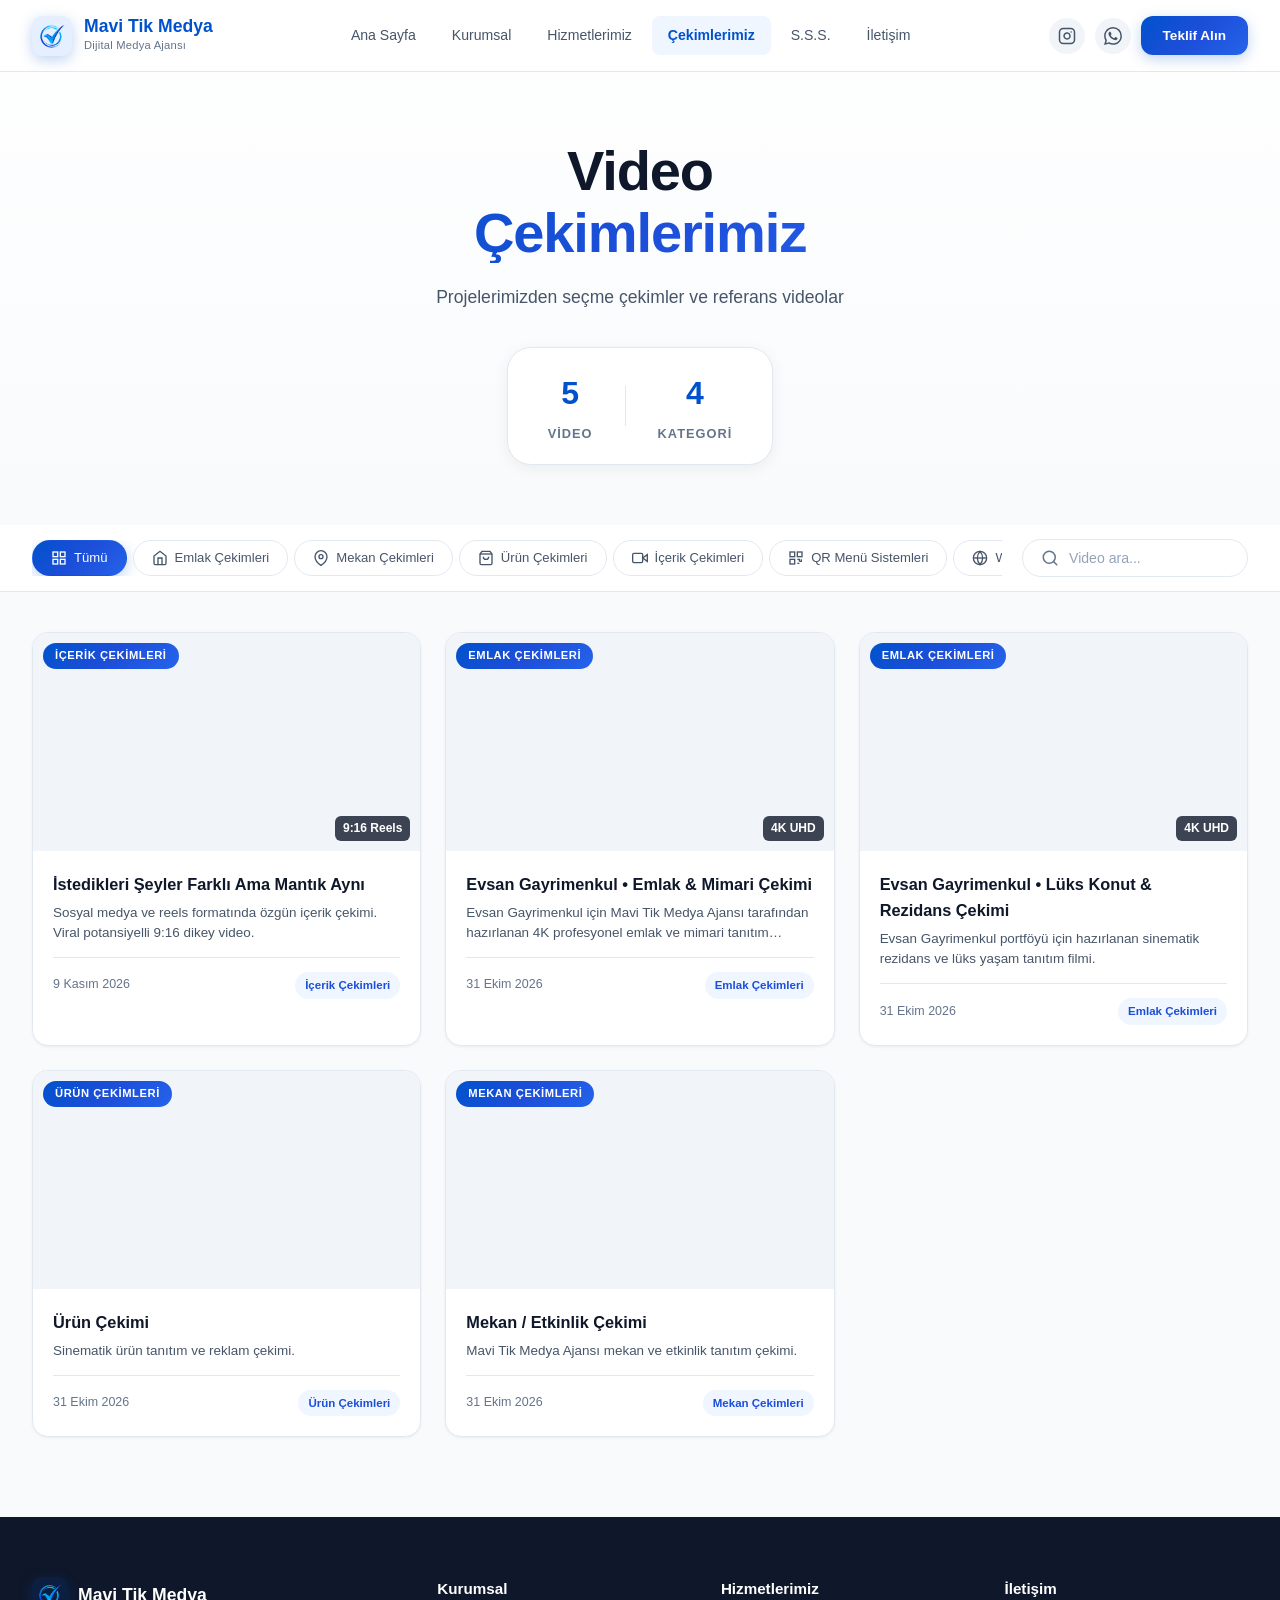
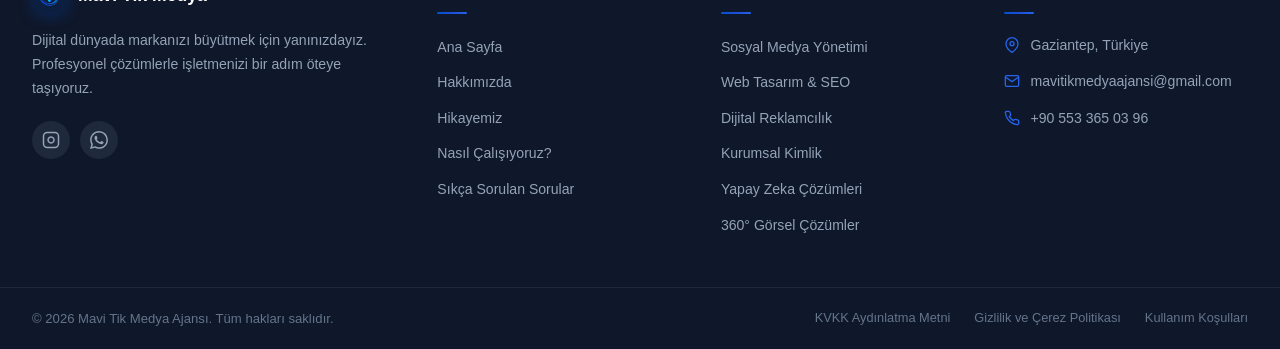
==== commit b5ba8c5f: "fix: video yollari duzeltildi, vercel yapilandirmasi ve LFS entegrasyonu eklendi" ====
--- a/referans videolar/referanslar.html
+++ b/referans videolar/referanslar.html
@@ -228,7 +228,7 @@
                         </li>
                         <li>
                             <svg width="16" height="16" viewBox="0 0 24 24" fill="none" stroke="currentColor" stroke-width="2"><path d="M4 4h16c1.1 0 2 .9 2 2v12c0 1.1-.9 2-2 2H4c-1.1 0-2-.9-2-2V6c0-1.1.9-2 2-2z"></path><polyline points="22,6 12,13 2,6"></polyline></svg>
-                            <a href="mailto:info@mavitikmedya.com">info@mavitikmedya.com</a>
+                            <a href="mailto:mavitikmedyaajansi@gmail.com">mavitikmedyaajansi@gmail.com</a>
                         </li>
                         <li>
                             <svg width="16" height="16" viewBox="0 0 24 24" fill="none" stroke="currentColor" stroke-width="2"><path d="M22 16.92v3a2 2 0 0 1-2.18 2 19.79 19.79 0 0 1-8.63-3.07 19.5 19.5 0 0 1-6-6 19.79 19.79 0 0 1-3.07-8.67A2 2 0 0 1 4.11 2h3a2 2 0 0 1 2 1.72c.127.96.361 1.903.7 2.81a2 2 0 0 1-.45 2.11L8.09 9.91a16 16 0 0 0 6 6l1.27-1.27a2 2 0 0 1 2.11-.45c.907.339 1.85.573 2.81.7A2 2 0 0 1 22 16.92z"></path></svg>
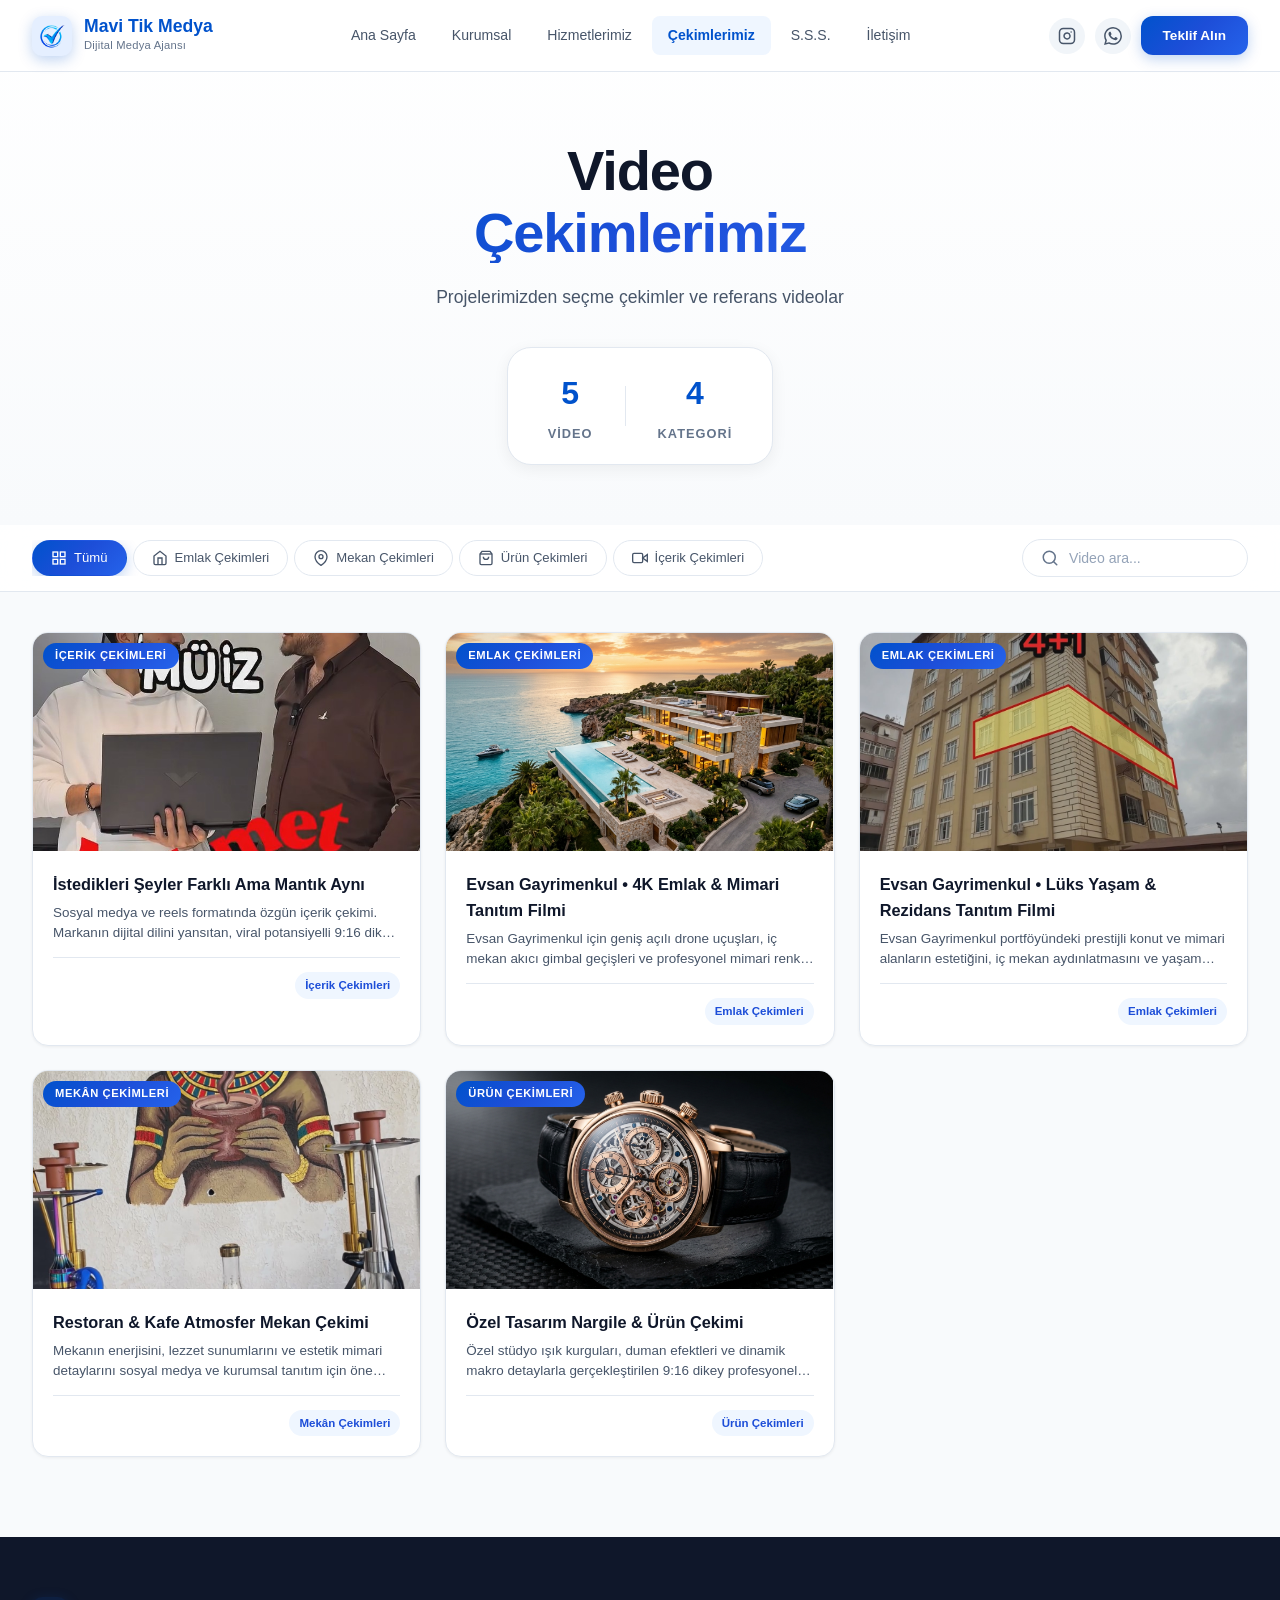
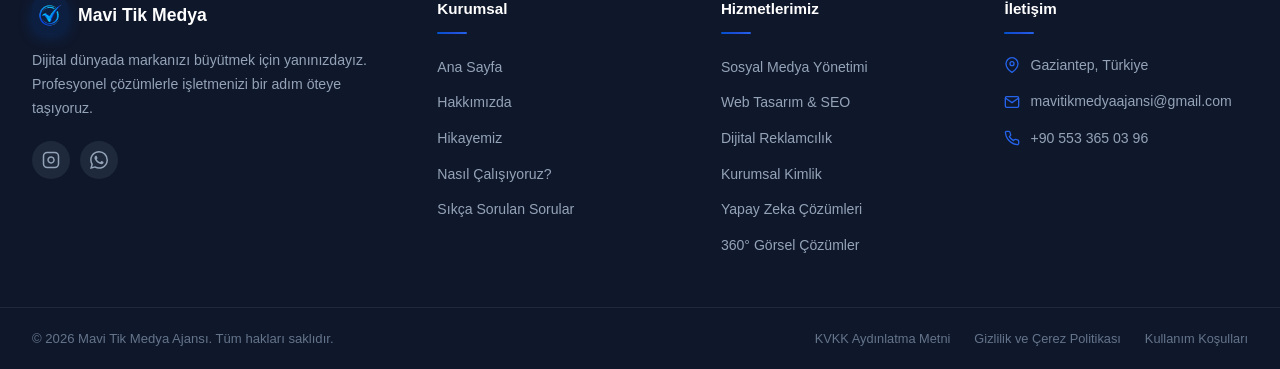
==== commit 9ca133fa: "feat: Guncel12 paketi uygulandi - optimize MP4 videolar, moduler references.js ve guncel arayuz" ====
--- a/referans videolar/referanslar.html
+++ b/referans videolar/referanslar.html
@@ -109,14 +109,6 @@
                     <svg width="16" height="16" viewBox="0 0 24 24" fill="none" stroke="currentColor" stroke-width="2"><polygon points="23 7 16 12 23 17 23 7"></polygon><rect x="1" y="5" width="15" height="14" rx="2" ry="2"></rect></svg>
                     İçerik Çekimleri
                 </button>
-                <button class="filter-btn" data-filter="qrmenu" id="filter-qrmenu">
-                    <svg width="16" height="16" viewBox="0 0 24 24" fill="none" stroke="currentColor" stroke-width="2"><rect x="3" y="3" width="7" height="7"></rect><rect x="14" y="3" width="7" height="7"></rect><rect x="3" y="14" width="7" height="7"></rect><path d="M14 14h3v3"></path><path d="M20 14v3h-3"></path><path d="M14 20h3"></path><path d="M20 20h0"></path></svg>
-                    QR Menü Sistemleri
-                </button>
-                <button class="filter-btn" data-filter="website" id="filter-website">
-                    <svg width="16" height="16" viewBox="0 0 24 24" fill="none" stroke="currentColor" stroke-width="2"><circle cx="12" cy="12" r="10"></circle><line x1="2" y1="12" x2="22" y2="12"></line><path d="M12 2a15.3 15.3 0 0 1 4 10 15.3 15.3 0 0 1-4 10 15.3 15.3 0 0 1-4-10 15.3 15.3 0 0 1 4-10z"></path></svg>
-                    Web Siteleri
-                </button>
             </div>
             <div class="search-box" id="search-box">
                 <svg width="18" height="18" viewBox="0 0 24 24" fill="none" stroke="currentColor" stroke-width="2" stroke-linecap="round" stroke-linejoin="round">
@@ -155,9 +147,10 @@
                 </svg>
             </button>
             <div class="modal-video-container" id="modal-video-container">
-                <video id="modal-video" controls></video>
+                <video id="modal-video" controls playsinline preload="metadata"></video>
             </div>
             <div class="modal-info">
+                <p id="modal-video-error" role="status" hidden>Video yüklenemedi. <a id="modal-video-download" download>Videoyu indir</a>.</p>
                 <h2 class="modal-title" id="modal-title"></h2>
                 <p class="modal-description" id="modal-description"></p>
                 <div class="modal-meta">
@@ -250,6 +243,7 @@
         </div>
     </footer>
 
+    <script src="../assets/js/references.js"></script>
     <script src="videos.js"></script>
     <script src="app.js"></script>
 </body>
--- a/referans videolar/style.css
+++ b/referans videolar/style.css
@@ -1097,3 +1097,25 @@
         gap: 12px;
     }
 }
+
+.modal-video-container video {
+    max-height: min(540px, 64dvh);
+    object-fit: contain;
+    background: #000;
+}
+
+.modal-close {
+    width: 44px;
+    height: 44px;
+}
+
+@media (max-width: 760px), (max-height: 500px) {
+    .modal-overlay {
+        padding: 8px;
+    }
+
+    .modal {
+        max-height: calc(100dvh - 16px);
+        overscroll-behavior: contain;
+    }
+}
